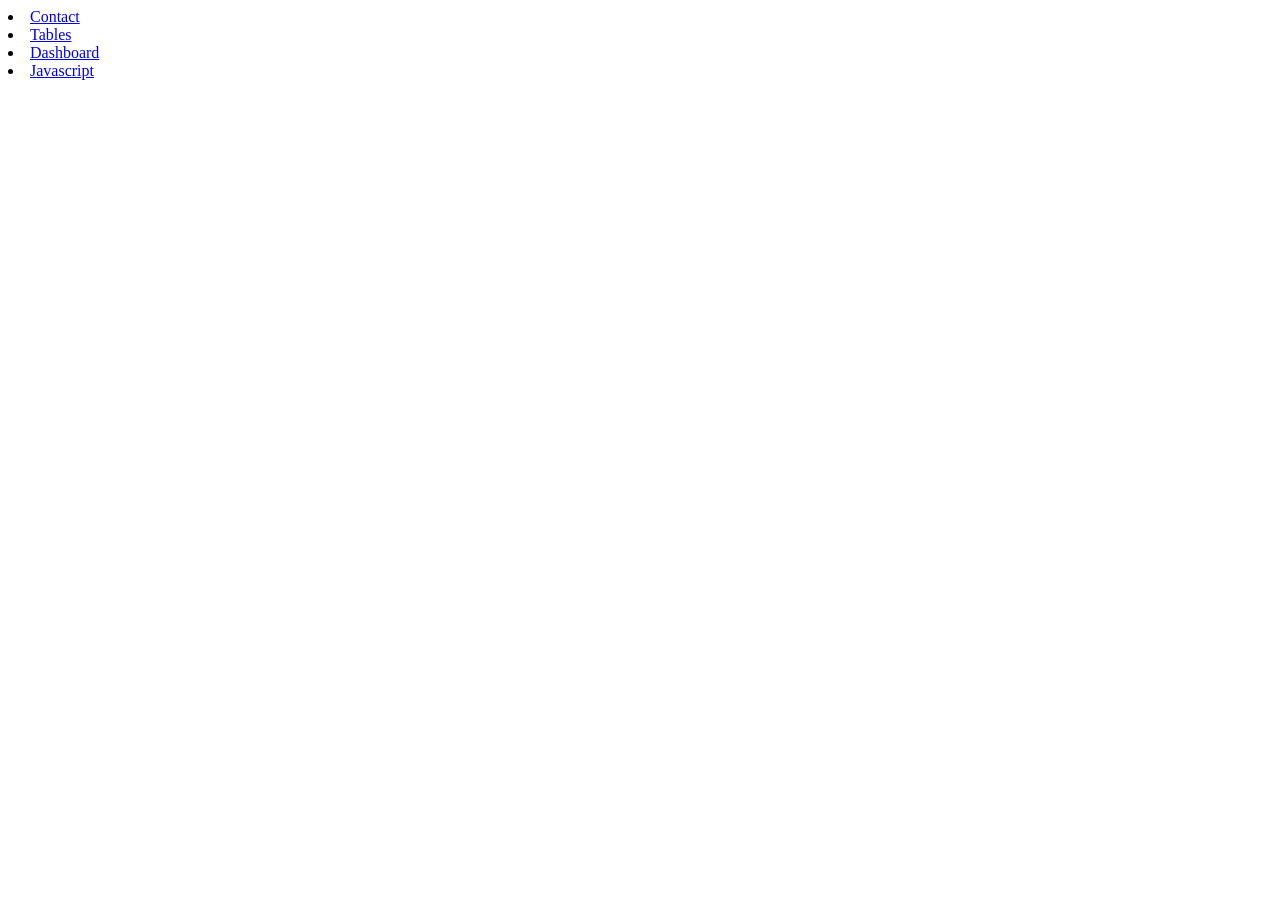
==== index.html @ 4293425b "firstcommit" ====
<!DOCTYPE html>
<html lang="en">
<head>
    <meta charset="UTF-8">
    <meta name="viewport" content="width=device-width, initial-scale=1.0">
    <title>Document</title>
</head>
<body>
    <header>
        <li class=""><a href="./html/practice.html">Contact</a></li>
                <li class=""><a href="./html/practice.html">Tables</a></li>
                <li class=""><a href="./html/practice.html">Dashboard</a></li>
                <li class=""><a href="./html/practice.html">Javascript</a></li>
    </header>
</body>
</html>
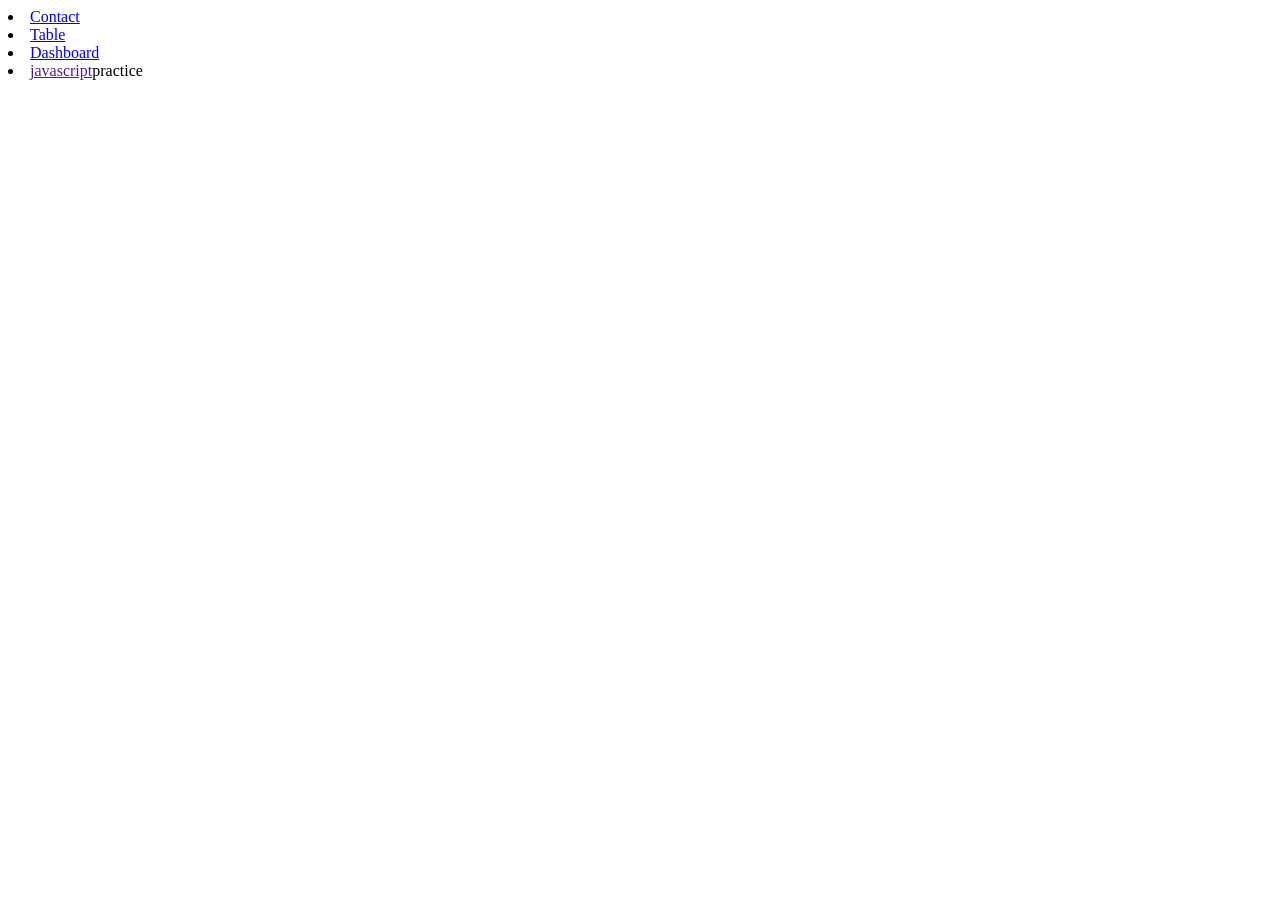
==== commit 82a0cdd6: "contactform" ====
--- a/index.html
+++ b/index.html
@@ -3,14 +3,14 @@
 <head>
     <meta charset="UTF-8">
     <meta name="viewport" content="width=device-width, initial-scale=1.0">
-    <title>Document</title>
+    <title>Document of Sixcode training </title>
 </head>
 <body>
     <header>
-        <li class=""><a href="./html/practice.html">Contact</a></li>
-                <li class=""><a href="./html/practice.html">Tables</a></li>
-                <li class=""><a href="./html/practice.html">Dashboard</a></li>
-                <li class=""><a href="./html/practice.html">Javascript</a></li>
+        <li class=""><a href="./html/Contact.htmlg">Contact</a></li>
+                <li class=""><a href="./html/Table.html">Table</a></li>
+                <li class=""><a href="./html/Dashboard.html">Dashboard</a></li>
+                <li class=""><a href="">javascript</a>practice</li>
     </header>
 </body>
 </html>
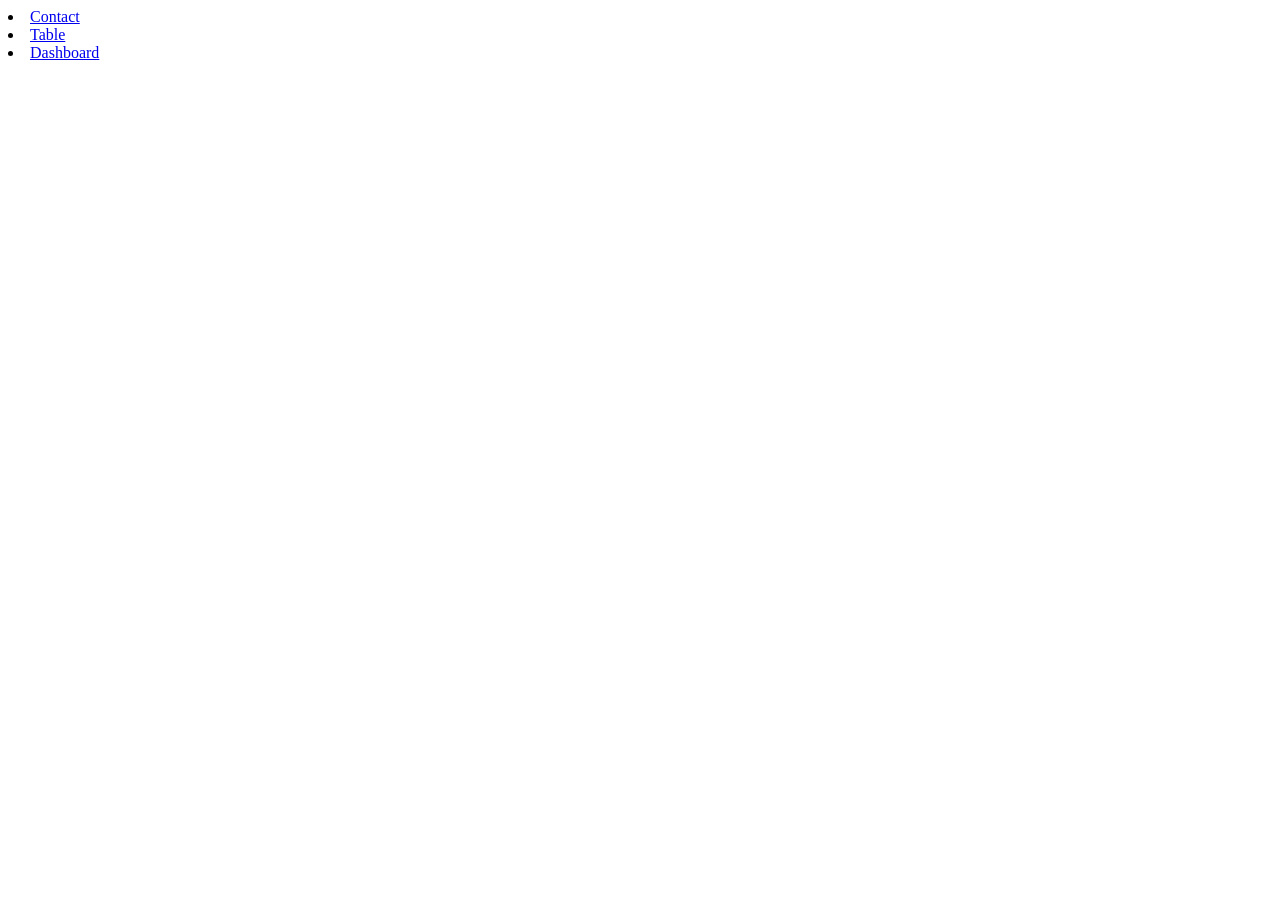
==== commit ea753b6b: "Pricing_tables" ====
--- a/index.html
+++ b/index.html
@@ -4,13 +4,14 @@
     <meta charset="UTF-8">
     <meta name="viewport" content="width=device-width, initial-scale=1.0">
     <title>Document of Sixcode training </title>
+     
 </head>
 <body>
     <header>
-        <li class=""><a href="./html/Contact.htmlg">Contact</a></li>
+        <li class=""><a href="./html/Contact.html">Contact</a></li>
                 <li class=""><a href="./html/Table.html">Table</a></li>
                 <li class=""><a href="./html/Dashboard.html">Dashboard</a></li>
-                <li class=""><a href="">javascript</a>practice</li>
+                
     </header>
 </body>
 </html>
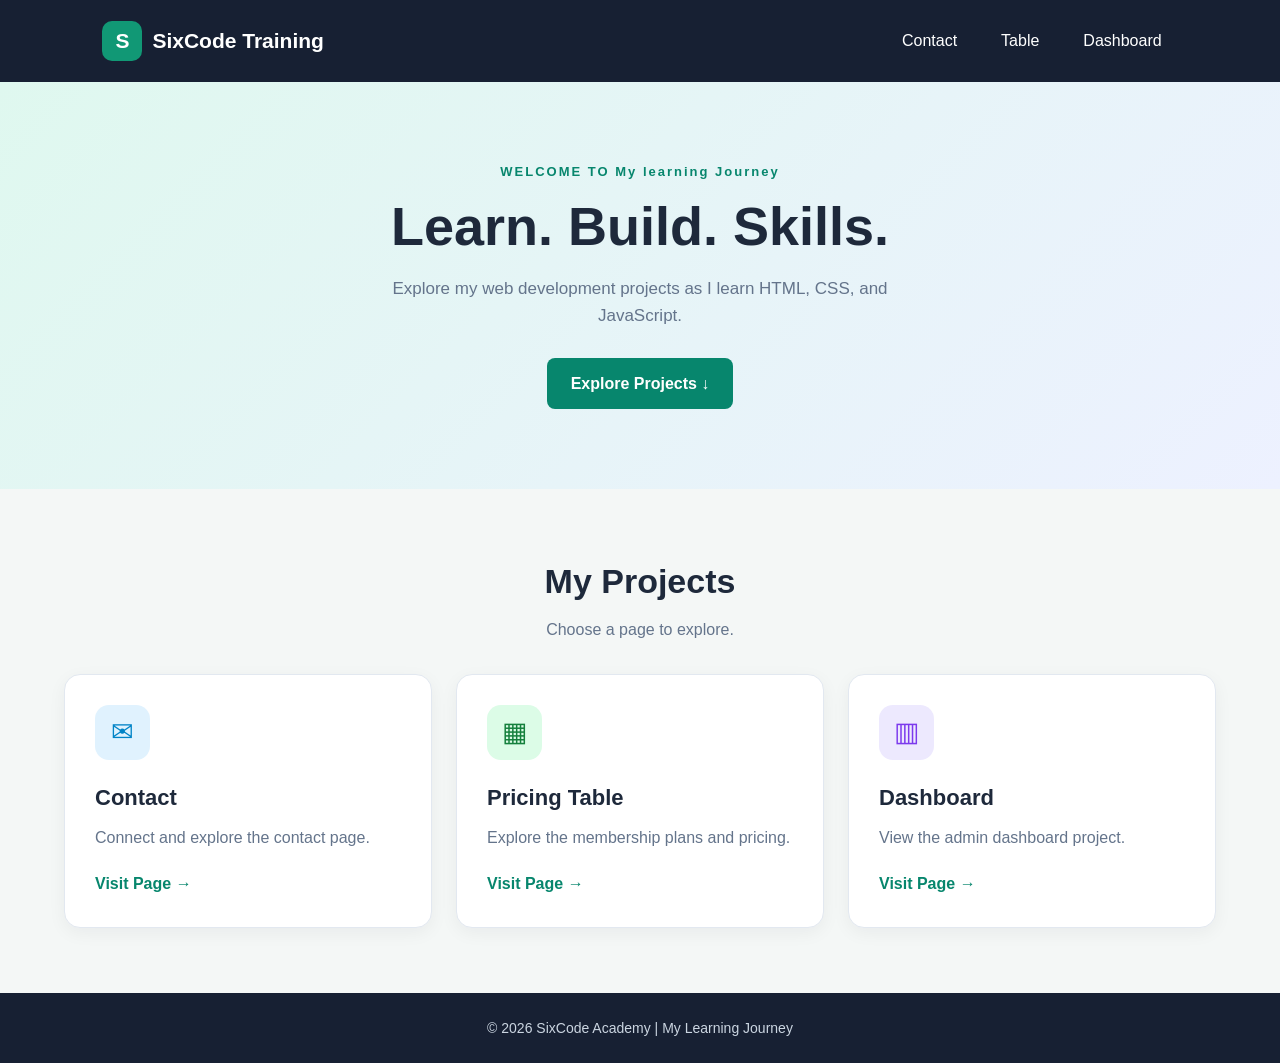
==== commit 9a1fb19d: "first commit" ====
--- a/index.html
+++ b/index.html
@@ -3,15 +3,78 @@
 <head>
     <meta charset="UTF-8">
     <meta name="viewport" content="width=device-width, initial-scale=1.0">
-    <title>Document of Sixcode training </title>
-     
+
+    <title>Document of SixCode Training</title>
+
+    <link rel="stylesheet" href="style.css">
 </head>
 <body>
-    <header>
-        <li class=""><a href="./html/Contact.html">Contact</a></li>
-                <li class=""><a href="./html/Table.html">Table</a></li>
-                <li class=""><a href="./html/Dashboard.html">Dashboard</a></li>
-                
+
+    <header class="navbar">
+        <a href="index.html" class="logo">
+            <span class="logo-icon">S</span>
+            SixCode Training
+        </a>
+
+        <nav>
+            <ul class="nav-links">
+                <li><a href="./html/Contact.html">Contact</a></li>
+                <li><a href="./html/Table.html">Table</a></li>
+                <li><a href="./html/Dashboard.html">Dashboard</a></li>
+            </ul>
+        </nav>
     </header>
+
+    <main>
+        <section class="hero">
+            <p class="subtitle">WELCOME TO  My learning Journey</p>
+
+            <h1>Learn. Build. Skills.</h1>
+
+            <p class="description">
+                Explore my web development projects as I learn
+                HTML, CSS, and JavaScript.
+            </p>
+
+            <a href="#projects" class="btn">Explore Projects ↓</a>
+        </section>
+
+        <section class="projects" id="projects">
+            <h2>My Projects</h2>
+            <p class="section-description">
+                Choose a page to explore.
+            </p>
+
+            <div class="project-grid">
+
+                <a href="./html/Contact.html" class="project-card">
+                    <span class="icon contact-icon">✉</span>
+                    <h3>Contact</h3>
+                    <p>Connect and explore the contact page.</p>
+                    <span class="card-link">Visit Page →</span>
+                </a>
+
+                <a href="./html/Table.html" class="project-card">
+                    <span class="icon table-icon">▦</span>
+                    <h3>Pricing Table</h3>
+                    <p>Explore the membership plans and pricing.</p>
+                    <span class="card-link">Visit Page →</span>
+                </a>
+
+                <a href="./html/Dashboard.html" class="project-card">
+                    <span class="icon dashboard-icon">▥</span>
+                    <h3>Dashboard</h3>
+                    <p>View the admin dashboard project.</p>
+                    <span class="card-link">Visit Page →</span>
+                </a>
+
+            </div>
+        </section>
+    </main>
+
+    <footer>
+        <p>© 2026 SixCode Academy | My Learning Journey</p>
+    </footer>
+
 </body>
 </html>
--- a/style.css
+++ b/style.css
@@ -0,0 +1,249 @@
+
+/* Reset */
+* {
+    margin: 0;
+    padding: 0;
+    box-sizing: border-box;
+}
+
+html {
+    scroll-behavior: smooth;
+}
+
+body {
+    font-family: Arial, Helvetica, sans-serif;
+    background: #f4f7f6;
+    color: #1e293b;
+    line-height: 1.6;
+}
+
+/* Navigation */
+.navbar {
+    display: flex;
+    justify-content: space-between;
+    align-items: center;
+    gap: 20px;
+    padding: 18px 8%;
+    background: #172033;
+}
+
+.logo {
+    display: flex;
+    align-items: center;
+    gap: 10px;
+    color: white;
+    font-size: 21px;
+    font-weight: bold;
+    text-decoration: none;
+}
+
+.logo-icon {
+    display: grid;
+    place-items: center;
+    width: 40px;
+    height: 40px;
+    background: #119875;
+    border-radius: 10px;
+}
+
+.nav-links {
+    display: flex;
+    align-items: center;
+    gap: 12px;
+    list-style: none;
+}
+
+.nav-links a {
+    display: block;
+    padding: 10px 16px;
+    color: white;
+    text-decoration: none;
+    border-radius: 8px;
+    transition: background-color 0.3s ease,
+                transform 0.3s ease;
+}
+
+.nav-links a:hover {
+    background: #119875;
+    transform: translateY(-2px);
+}
+
+/* Hero */
+.hero {
+    padding: 80px 20px;
+    text-align: center;
+    background: linear-gradient(135deg, #dff8ef, #edf1ff);
+}
+
+.subtitle {
+    margin-bottom: 12px;
+    color: #07866d;
+    font-size: 13px;
+    font-weight: bold;
+    letter-spacing: 2px;
+}
+
+.hero h1 {
+    margin-bottom: 16px;
+    font-size: clamp(34px, 5vw, 54px);
+    line-height: 1.2;
+}
+
+.description {
+    max-width: 580px;
+    margin: 0 auto 28px;
+    color: #64748b;
+    font-size: 17px;
+}
+
+.btn {
+    display: inline-block;
+    padding: 13px 24px;
+    background: #07866d;
+    color: white;
+    text-decoration: none;
+    font-weight: bold;
+    border-radius: 8px;
+    transition: background-color 0.3s ease,
+                transform 0.3s ease;
+}
+
+.btn:hover {
+    background: #056b56;
+    transform: translateY(-3px);
+}
+
+/* Projects */
+.projects {
+    max-width: 1200px;
+    margin: auto;
+    padding: 65px 24px;
+    text-align: center;
+}
+
+.projects h2 {
+    margin-bottom: 8px;
+    font-size: 34px;
+}
+
+.section-description {
+    margin-bottom: 32px;
+    color: #64748b;
+}
+
+/* CSS Grid */
+.project-grid {
+    display: grid;
+    grid-template-columns: repeat(
+        auto-fit,
+        minmax(min(100%, 250px), 1fr)
+    );
+    gap: 24px;
+}
+
+/* Project cards */
+.project-card {
+    display: block;
+    padding: 30px;
+    text-align: left;
+    background: white;
+    border: 1px solid #e2e8f0;
+    border-radius: 16px;
+    box-shadow: 0 5px 18px rgb(15 23 42 / 5%);
+    text-decoration: none;
+    color: inherit;
+    transition: transform 0.3s ease,
+                box-shadow 0.3s ease,
+                border-color 0.3s ease;
+}
+
+.project-card:hover {
+    transform: translateY(-8px);
+    border-color: #119875;
+    box-shadow: 0 15px 30px rgb(15 23 42 / 12%);
+}
+
+.icon {
+    display: grid;
+    place-items: center;
+    width: 55px;
+    height: 55px;
+    margin-bottom: 20px;
+    border-radius: 14px;
+    font-size: 27px;
+}
+
+.contact-icon {
+    background: #e0f2fe;
+    color: #0284c7;
+}
+
+.table-icon {
+    background: #dcfce7;
+    color: #15803d;
+}
+
+.dashboard-icon {
+    background: #ede9fe;
+    color: #7c3aed;
+}
+
+.project-card h3 {
+    margin-bottom: 10px;
+    font-size: 22px;
+}
+
+.project-card p {
+    margin-bottom: 20px;
+    color: #64748b;
+}
+
+.card-link {
+    color: #07866d;
+    font-weight: bold;
+}
+
+.project-card:hover .card-link {
+    text-decoration: underline;
+}
+
+/* Keyboard accessibility */
+a:focus-visible {
+    outline: 3px solid #f59e0b;
+    outline-offset: 4px;
+}
+
+/* Footer */
+footer {
+    padding: 24px;
+    background: #172033;
+    color: #cbd5e1;
+    text-align: center;
+    font-size: 14px;
+}
+
+/* Mobile responsiveness */
+@media (max-width: 600px) {
+    .navbar {
+        flex-direction: column;
+        padding: 18px 14px;
+    }
+
+    .nav-links {
+        justify-content: center;
+        flex-wrap: wrap;
+        gap: 4px;
+    }
+
+    .nav-links a {
+        padding: 8px 10px;
+    }
+
+    .hero {
+        padding: 55px 18px;
+    }
+
+    .projects {
+        padding: 45px 18px;
+    }
+}
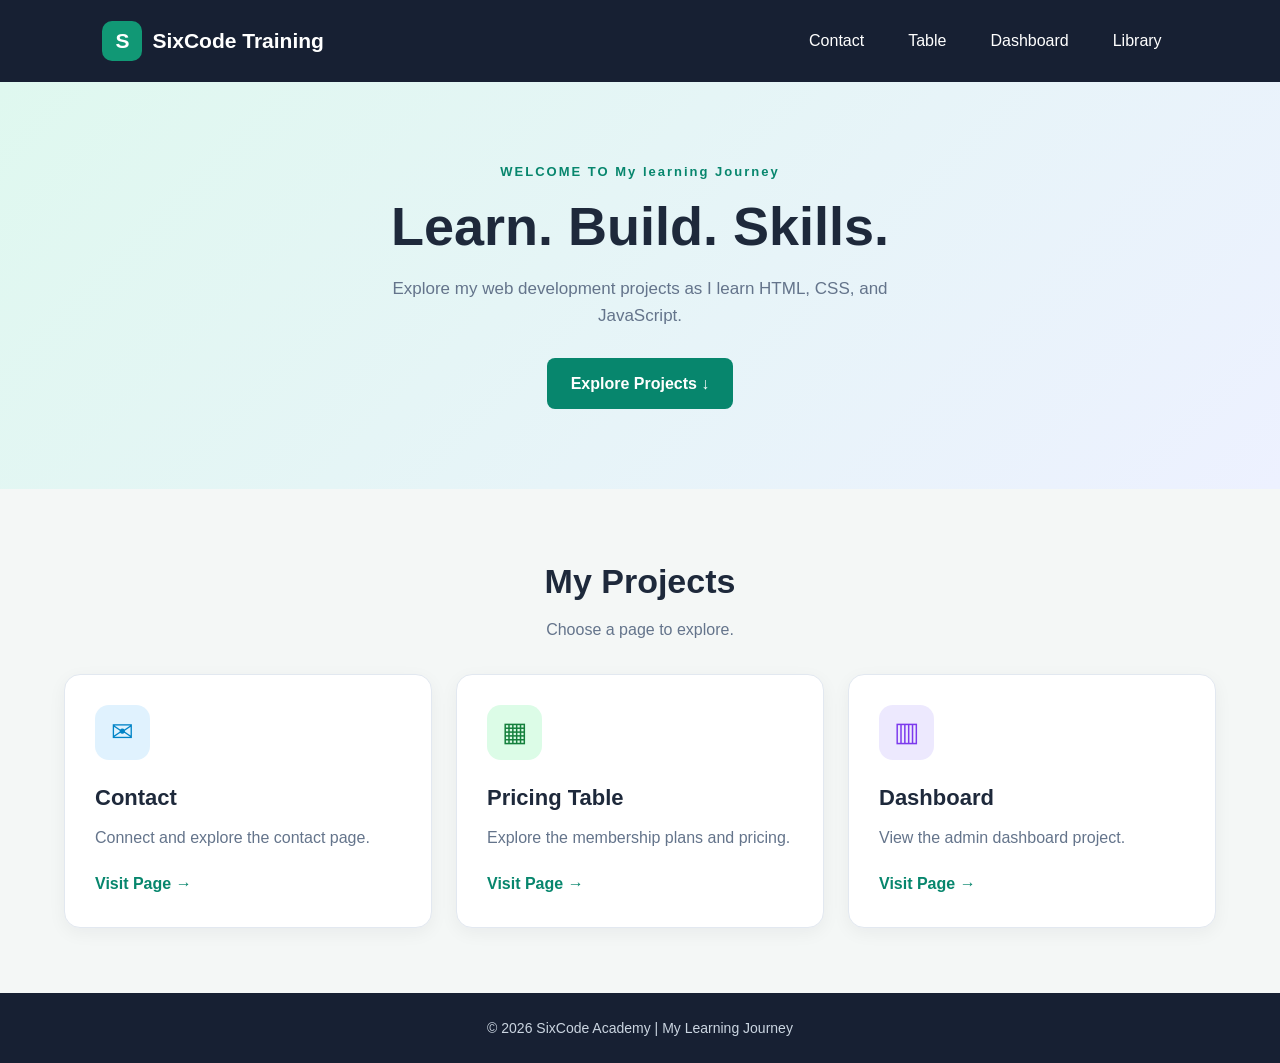
==== commit cb0fac55: "Add Library app with Book constructor, add/remove/toggle read" ====
--- a/index.html
+++ b/index.html
@@ -7,6 +7,7 @@
     <title>Document of SixCode Training</title>
 
     <link rel="stylesheet" href="style.css">
+  <script src="library.js" defer></script>
 </head>
 <body>
 
@@ -21,6 +22,8 @@
                 <li><a href="./html/Contact.html">Contact</a></li>
                 <li><a href="./html/Table.html">Table</a></li>
                 <li><a href="./html/Dashboard.html">Dashboard</a></li>
+                 <li><a href="./html/library.html">Library</a></li>
+                    
             </ul>
         </nav>
     </header>
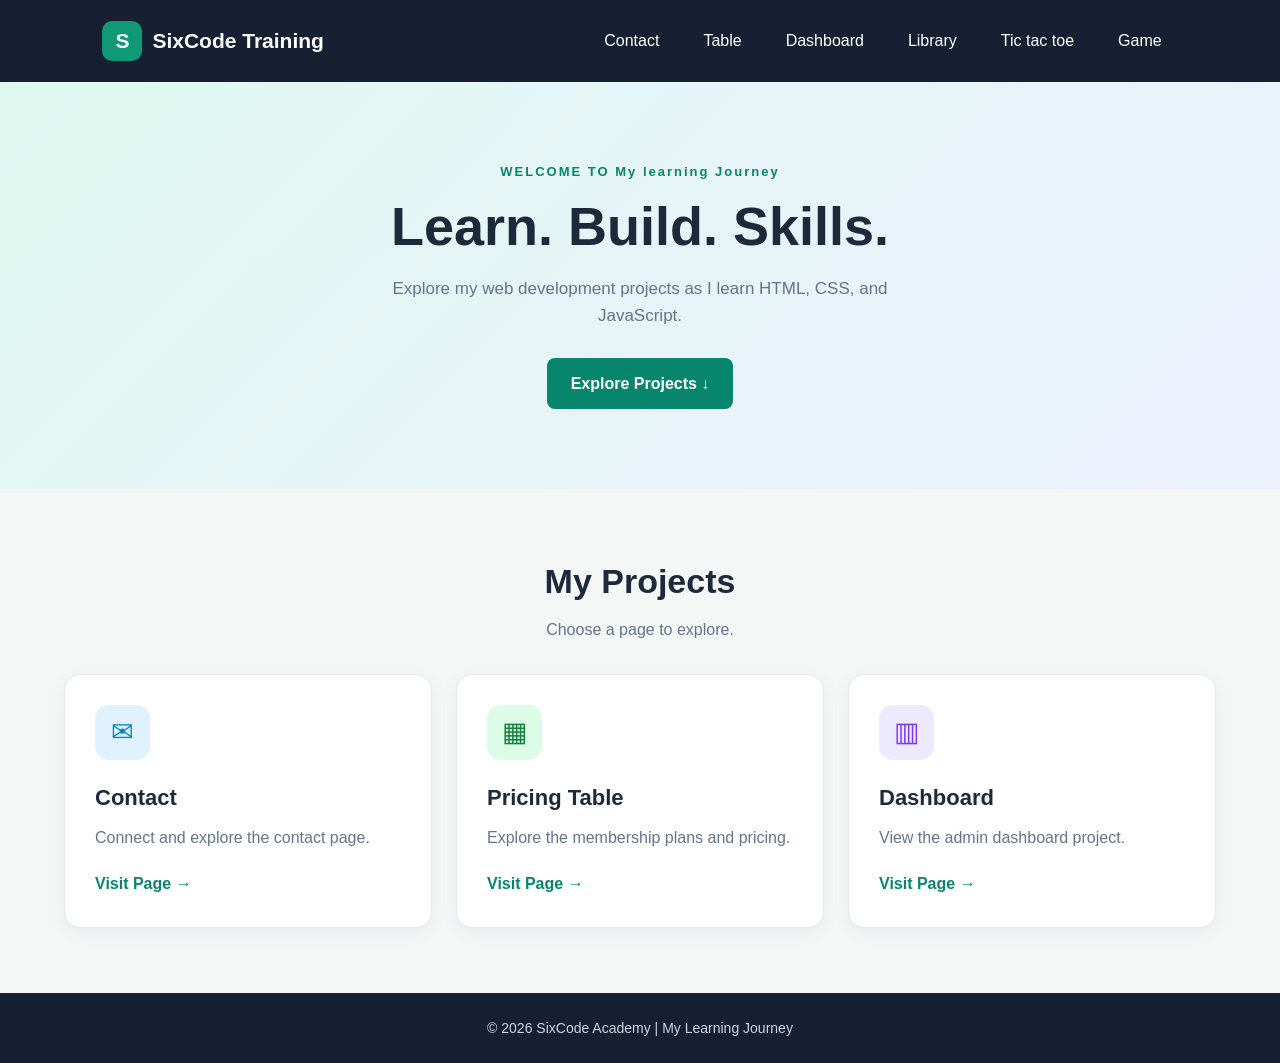
==== commit 9617c3bd: "tic-tac-toe_game" ====
--- a/index.html
+++ b/index.html
@@ -23,7 +23,9 @@
                 <li><a href="./html/Table.html">Table</a></li>
                 <li><a href="./html/Dashboard.html">Dashboard</a></li>
                  <li><a href="./html/library.html">Library</a></li>
-                    
+                     <li><a href="./html/Tictactoe.html">Tic tac toe</a></li>
+                      <li><a href="./html/Game.html">Game</a></li>
+                       
             </ul>
         </nav>
     </header>
